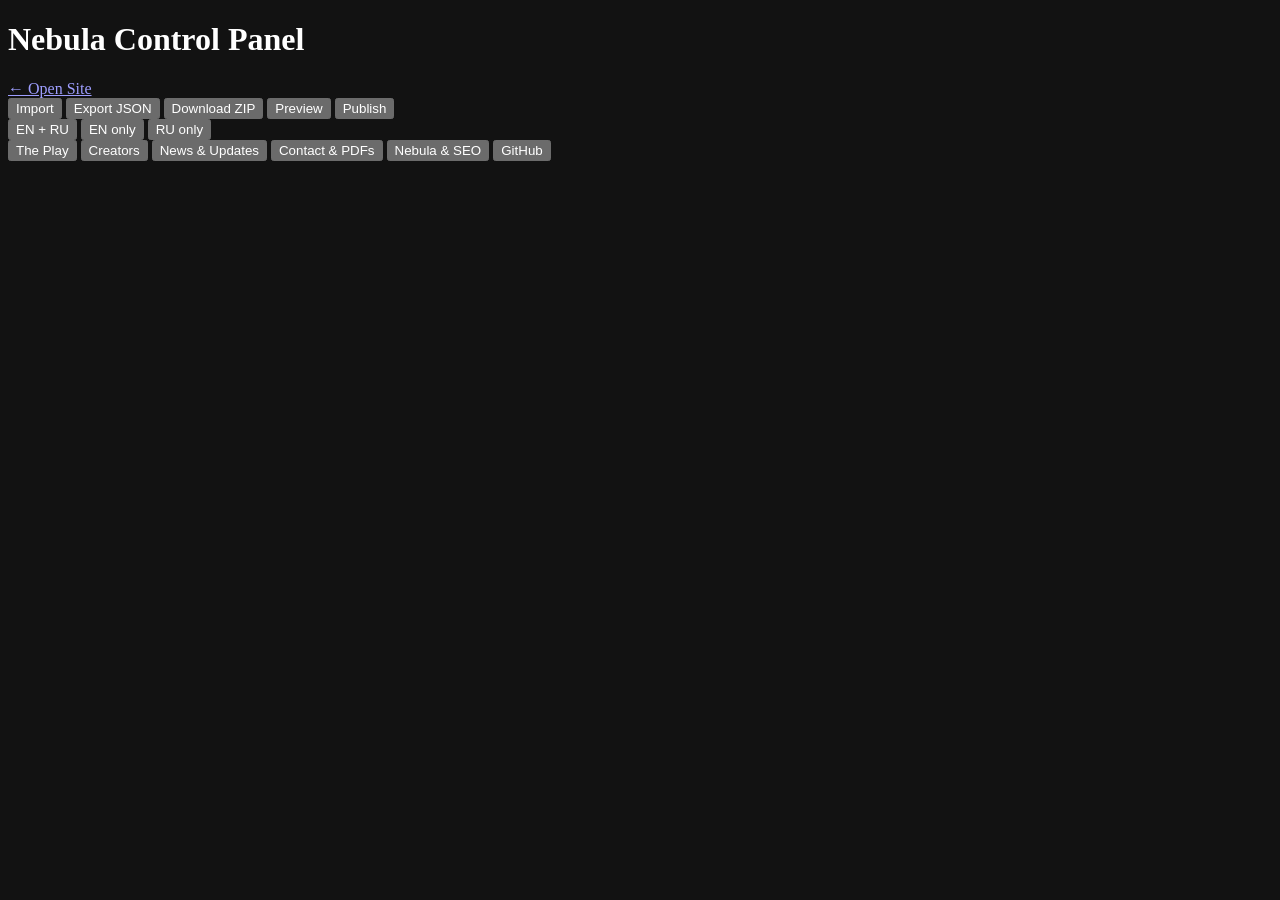
==== admin.html @ ecf2fc8d "Add files via upload" ====
<!DOCTYPE html>
<html lang="en">
<head>
  <meta charset="UTF-8">
  <meta name="viewport" content="width=device-width, initial-scale=1.0">
  <meta name="robots" content="noindex, nofollow">
  <meta name="color-scheme" content="dark">
  <title>Control Panel — NEBULA / Туманность</title>
  <link rel="stylesheet" href="css/admin.css">
<script src="/_aistudio-iframe.js?v=29045eb3"></script></head>
<body>
  <div id="status" class="status-msg" role="status" aria-live="polite"></div>

  <div class="container">
    <header class="admin-header">
      <div class="admin-brand">
        <h1>Nebula Control Panel</h1>
        <a href="index.html" class="back-link">← Open Site</a>
      </div>
      <div class="header-actions">
        <button type="button" class="btn-action" id="btn-import" title="Import content.json from disk">Import</button>
        <button type="button" class="btn-action" id="btn-export" title="Download backup of content.json">Export JSON</button>
        <button type="button" class="btn-action" id="btn-download-zip" title="Download complete GitHub Pages static bundle (.zip)">Download ZIP</button>
        <button type="button" class="btn-action" id="btn-preview" title="Preview local draft on the live site">Preview</button>
        <button type="button" class="btn-action btn-action-primary" id="btn-publish" title="Commit data/content.json to GitHub">Publish</button>
        <input type="file" id="import-file-input" accept=".json,application/json" hidden>
      </div>
    </header>

    <div class="toolbar-row">
      <div class="lang-filter" role="group" aria-label="Editor language fields">
        <button type="button" class="lang-filter-btn is-active" data-edit-lang="both">EN + RU</button>
        <button type="button" class="lang-filter-btn" data-edit-lang="en">EN only</button>
        <button type="button" class="lang-filter-btn" data-edit-lang="ru">RU only</button>
      </div>
      <div class="dirty-indicator" id="dirty-indicator" hidden>Unsaved local draft</div>
    </div>

    <div class="tab-shell" data-active="hero">
      <nav class="tabs" role="tablist" aria-label="Content sections">
        <button type="button" class="tab-btn active" role="tab" aria-selected="true" data-tab="hero" id="tab-hero">The Play</button>
        <button type="button" class="tab-btn" role="tab" aria-selected="false" data-tab="creators" id="tab-creators">Creators</button>
        <button type="button" class="tab-btn" role="tab" aria-selected="false" data-tab="showings" id="tab-showings">News &amp; Updates</button>
        <button type="button" class="tab-btn" role="tab" aria-selected="false" data-tab="contacts" id="tab-contacts">Contact &amp; PDFs</button>
        <button type="button" class="tab-btn" role="tab" aria-selected="false" data-tab="nebula" id="tab-nebula">Nebula &amp; SEO</button>
        <button type="button" class="tab-btn" role="tab" aria-selected="false" data-tab="github" id="tab-github">GitHub</button>
      </nav>

      <div class="tab-body">
        <section class="tab-panel active" id="panel-hero" role="tabpanel" aria-labelledby="tab-hero"></section>
        <section class="tab-panel" id="panel-creators" role="tabpanel" aria-labelledby="tab-creators" hidden></section>
        <section class="tab-panel" id="panel-showings" role="tabpanel" aria-labelledby="tab-showings" hidden></section>
        <section class="tab-panel" id="panel-contacts" role="tabpanel" aria-labelledby="tab-contacts" hidden></section>
        <section class="tab-panel" id="panel-nebula" role="tabpanel" aria-labelledby="tab-nebula" hidden></section>
        <section class="tab-panel" id="panel-github" role="tabpanel" aria-labelledby="tab-github" hidden>
          <div class="field-grid-2">
            <div class="field-wrap">
              <label for="gh-owner">GitHub Owner</label>
              <input type="text" id="gh-owner" placeholder="archaeoterex" spellcheck="false" autocapitalize="off">
            </div>
            <div class="field-wrap">
              <label for="gh-repo">Repository Name</label>
              <input type="text" id="gh-repo" placeholder="nebula-play" spellcheck="false" autocapitalize="off">
            </div>
          </div>

          <div class="field-wrap">
            <label for="gh-branch">Branch</label>
            <input type="text" id="gh-branch" placeholder="main" spellcheck="false" autocapitalize="off">
          </div>

          <div class="field-wrap">
            <label for="gh-token">Fine-Grained Personal Access Token</label>
            <div class="pass-wrap">
              <input type="password" id="gh-token" placeholder="github_pat_... or ghp_..." autocomplete="off" spellcheck="false">
              <button type="button" class="toggle-pass" id="toggle-token" aria-label="Show token" aria-pressed="false">
                <svg id="eye-icon" viewBox="0 0 24 24" aria-hidden="true" focusable="false">
                  <path d="M2 12s3.5-7 10-7 10 7 10 7-3.5 7-10 7-10-7-10-7z"></path>
                  <circle cx="12" cy="12" r="3"></circle>
                </svg>
              </button>
            </div>
          </div>

          <div class="github-actions">
            <button type="button" class="btn-secondary-panel" id="btn-sync-gh">Sync content.json from GitHub</button>
            <button type="button" class="btn-danger-panel" id="btn-clear-token">Sign Out / Clear Token</button>
          </div>

          <p class="field-hint">
            Credentials stay strictly in <strong>localStorage</strong> on this browser. Required Fine-Grained PAT permission:
            <strong>Contents: Read and write</strong> scoped only to this repository.
          </p>
        </section>
      </div>
    </div>
  </div>

  <input type="file" id="asset-upload-input" hidden>

  <dialog id="confirm-dialog" class="confirm-dialog">
    <div class="confirm-box">
      <h2 id="confirm-title" class="confirm-title">Confirm Action</h2>
      <p id="confirm-message" class="confirm-message"></p>
      <div class="confirm-actions">
        <button type="button" class="btn-secondary-panel" id="confirm-cancel">Cancel</button>
        <button type="button" class="btn-action btn-action-primary" id="confirm-ok">Confirm</button>
      </div>
    </div>
  </dialog>

  <script src="js/admin.js" defer></script>
</body>
</html>
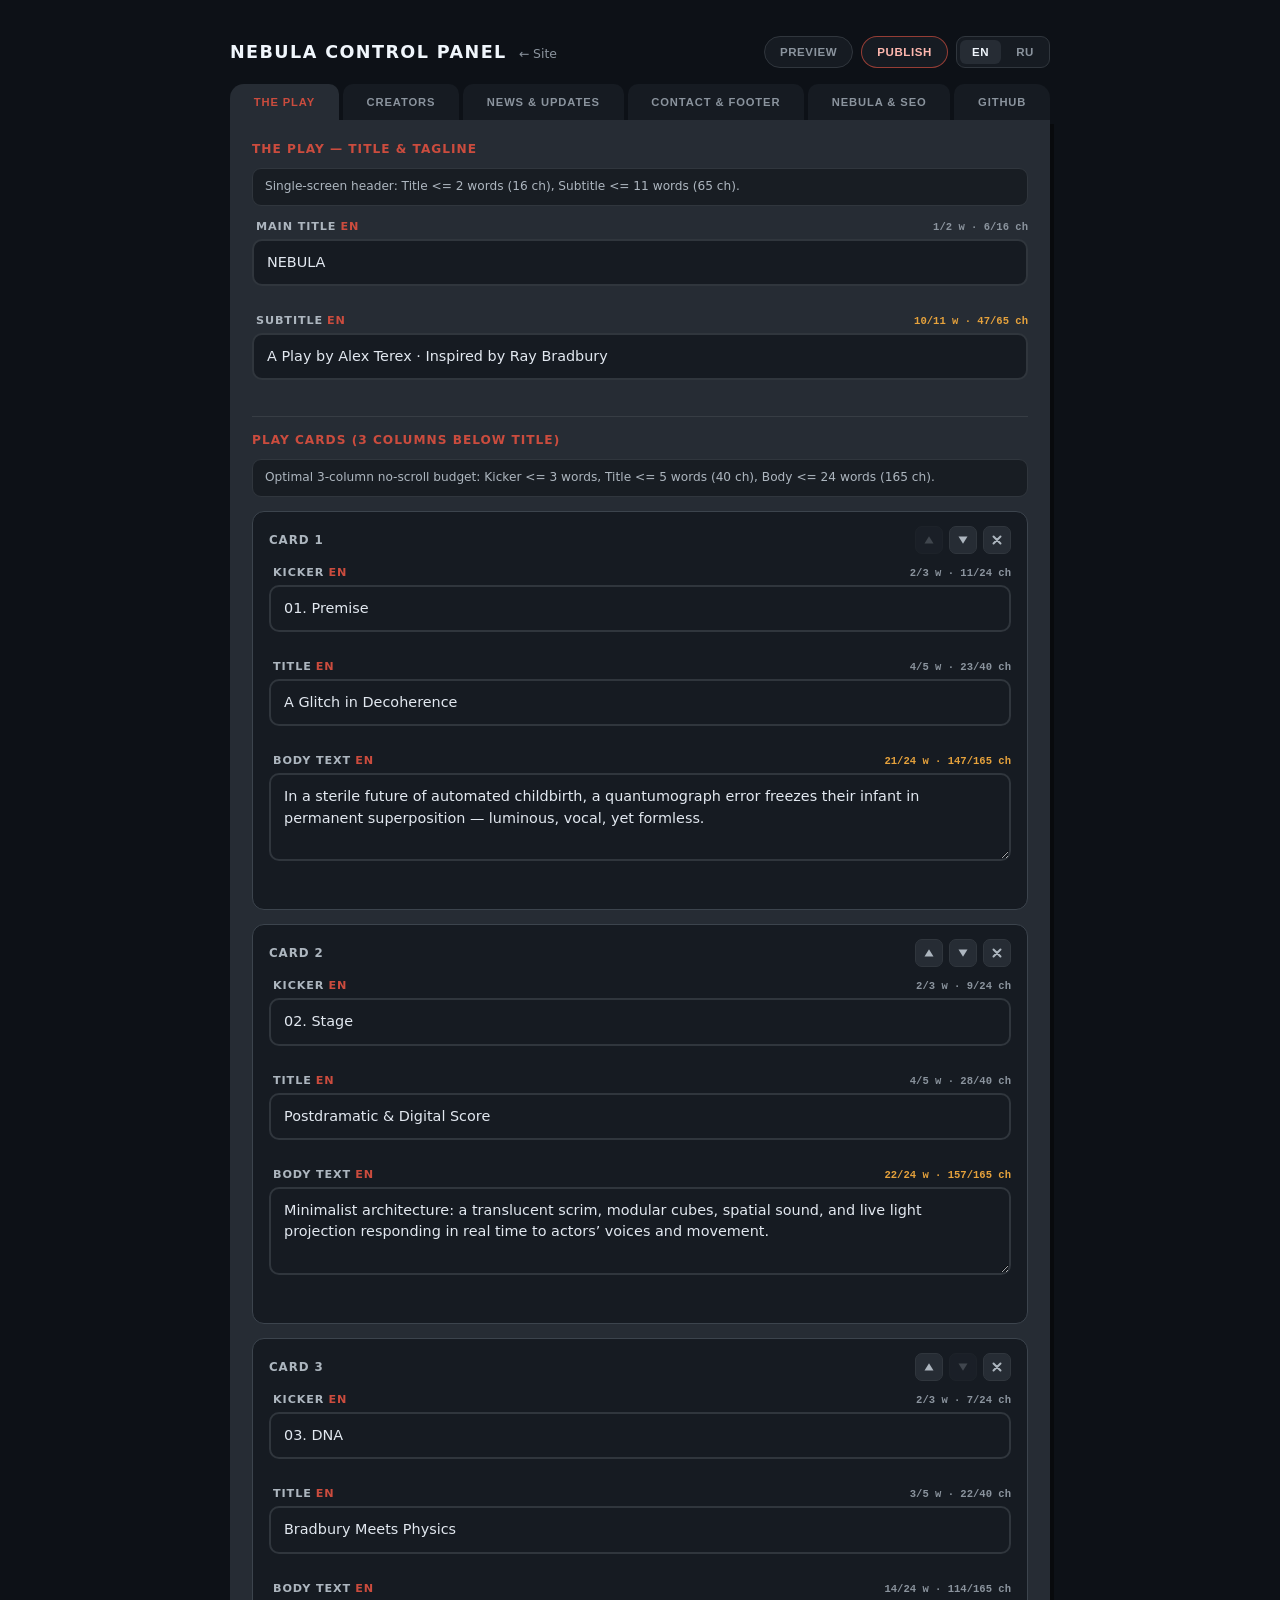
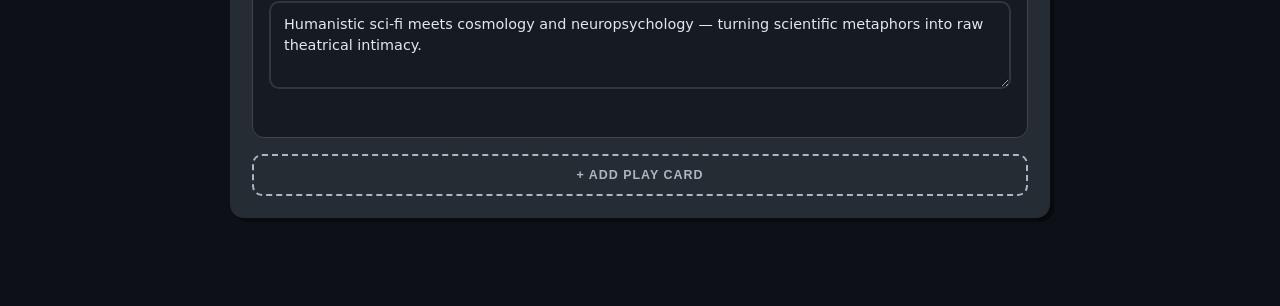
==== commit b0e0b310: "Update site files via Control Panel (8 files)" ====
--- a/admin.html
+++ b/admin.html
@@ -5,6 +5,8 @@
   <meta name="viewport" content="width=device-width, initial-scale=1.0">
   <meta name="robots" content="noindex, nofollow">
   <meta name="color-scheme" content="dark">
+  <meta name="referrer" content="no-referrer">
+  <meta http-equiv="Content-Security-Policy" content="default-src 'self'; script-src 'self'; style-src 'self'; img-src 'self' https: data: blob:; connect-src 'self' https://api.github.com; base-uri 'self'; object-src 'none'; form-action 'none';">
   <title>Control Panel — NEBULA / Туманность</title>
   <link rel="stylesheet" href="css/admin.css">
 <script src="/_aistudio-iframe.js?v=29045eb3"></script></head>
@@ -15,33 +17,25 @@
     <header class="admin-header">
       <div class="admin-brand">
         <h1>Nebula Control Panel</h1>
-        <a href="index.html" class="back-link">← Open Site</a>
+        <a href="index.html" class="back-link">← Site</a>
+        <span class="dirty-indicator" id="dirty-indicator" hidden>Unsaved</span>
       </div>
       <div class="header-actions">
-        <button type="button" class="btn-action" id="btn-import" title="Import content.json from disk">Import</button>
-        <button type="button" class="btn-action" id="btn-export" title="Download backup of content.json">Export JSON</button>
-        <button type="button" class="btn-action" id="btn-download-zip" title="Download complete GitHub Pages static bundle (.zip)">Download ZIP</button>
-        <button type="button" class="btn-action" id="btn-preview" title="Preview local draft on the live site">Preview</button>
+        <button type="button" class="btn-action" id="btn-preview" title="Preview local changes before publishing">Preview</button>
         <button type="button" class="btn-action btn-action-primary" id="btn-publish" title="Commit data/content.json to GitHub">Publish</button>
-        <input type="file" id="import-file-input" accept=".json,application/json" hidden>
+        <div class="lang-filter" role="group" aria-label="Editor language">
+          <button type="button" class="lang-filter-btn is-active" data-edit-lang="en">EN</button>
+          <button type="button" class="lang-filter-btn" data-edit-lang="ru">RU</button>
+        </div>
       </div>
     </header>
-
-    <div class="toolbar-row">
-      <div class="lang-filter" role="group" aria-label="Editor language fields">
-        <button type="button" class="lang-filter-btn is-active" data-edit-lang="both">EN + RU</button>
-        <button type="button" class="lang-filter-btn" data-edit-lang="en">EN only</button>
-        <button type="button" class="lang-filter-btn" data-edit-lang="ru">RU only</button>
-      </div>
-      <div class="dirty-indicator" id="dirty-indicator" hidden>Unsaved local draft</div>
-    </div>
 
     <div class="tab-shell" data-active="hero">
       <nav class="tabs" role="tablist" aria-label="Content sections">
         <button type="button" class="tab-btn active" role="tab" aria-selected="true" data-tab="hero" id="tab-hero">The Play</button>
         <button type="button" class="tab-btn" role="tab" aria-selected="false" data-tab="creators" id="tab-creators">Creators</button>
         <button type="button" class="tab-btn" role="tab" aria-selected="false" data-tab="showings" id="tab-showings">News &amp; Updates</button>
-        <button type="button" class="tab-btn" role="tab" aria-selected="false" data-tab="contacts" id="tab-contacts">Contact &amp; PDFs</button>
+        <button type="button" class="tab-btn" role="tab" aria-selected="false" data-tab="contacts" id="tab-contacts">Contact &amp; Footer</button>
         <button type="button" class="tab-btn" role="tab" aria-selected="false" data-tab="nebula" id="tab-nebula">Nebula &amp; SEO</button>
         <button type="button" class="tab-btn" role="tab" aria-selected="false" data-tab="github" id="tab-github">GitHub</button>
       </nav>
@@ -53,43 +47,32 @@
         <section class="tab-panel" id="panel-contacts" role="tabpanel" aria-labelledby="tab-contacts" hidden></section>
         <section class="tab-panel" id="panel-nebula" role="tabpanel" aria-labelledby="tab-nebula" hidden></section>
         <section class="tab-panel" id="panel-github" role="tabpanel" aria-labelledby="tab-github" hidden>
-          <div class="field-grid-2">
+          <form id="gh-form" autocomplete="on">
+            <input type="hidden" name="username" autocomplete="username" value="nebula-play">
             <div class="field-wrap">
-              <label for="gh-owner">GitHub Owner</label>
-              <input type="text" id="gh-owner" placeholder="archaeoterex" spellcheck="false" autocapitalize="off">
+              <label for="gh-token">Fine-Grained Personal Access Token</label>
+              <div class="pass-wrap">
+                <input type="password" id="gh-token" name="password" placeholder="github_pat_..." autocomplete="current-password" spellcheck="false">
+                <button type="button" class="toggle-pass" id="toggle-token" aria-label="Show token" aria-pressed="false">
+                  <svg id="eye-icon" viewBox="0 0 24 24" aria-hidden="true" focusable="false">
+                    <path d="M2 12s3.5-7 10-7 10 7 10 7-3.5 7-10 7-10-7-10-7z"></path>
+                    <circle cx="12" cy="12" r="3"></circle>
+                  </svg>
+                </button>
+              </div>
             </div>
-            <div class="field-wrap">
-              <label for="gh-repo">Repository Name</label>
-              <input type="text" id="gh-repo" placeholder="nebula-play" spellcheck="false" autocapitalize="off">
+
+            <div class="github-actions">
+              <button type="button" class="btn-action btn-action-primary" id="btn-push-folder" title="Select unpacked site folder from your computer and commit all files to GitHub">Push Local Folder</button>
+              <button type="button" class="btn-secondary-panel" id="btn-sync-gh">Sync from GitHub</button>
+              <button type="button" class="btn-secondary-panel" id="btn-download-zip" title="Download complete static site bundle (.zip)">Download Site ZIP</button>
+              <button type="button" class="btn-danger-panel" id="btn-clear-token">Clear Token</button>
             </div>
-          </div>
-
-          <div class="field-wrap">
-            <label for="gh-branch">Branch</label>
-            <input type="text" id="gh-branch" placeholder="main" spellcheck="false" autocapitalize="off">
-          </div>
-
-          <div class="field-wrap">
-            <label for="gh-token">Fine-Grained Personal Access Token</label>
-            <div class="pass-wrap">
-              <input type="password" id="gh-token" placeholder="github_pat_... or ghp_..." autocomplete="off" spellcheck="false">
-              <button type="button" class="toggle-pass" id="toggle-token" aria-label="Show token" aria-pressed="false">
-                <svg id="eye-icon" viewBox="0 0 24 24" aria-hidden="true" focusable="false">
-                  <path d="M2 12s3.5-7 10-7 10 7 10 7-3.5 7-10 7-10-7-10-7z"></path>
-                  <circle cx="12" cy="12" r="3"></circle>
-                </svg>
-              </button>
-            </div>
-          </div>
-
-          <div class="github-actions">
-            <button type="button" class="btn-secondary-panel" id="btn-sync-gh">Sync content.json from GitHub</button>
-            <button type="button" class="btn-danger-panel" id="btn-clear-token">Sign Out / Clear Token</button>
-          </div>
+          </form>
 
           <p class="field-hint">
-            Credentials stay strictly in <strong>localStorage</strong> on this browser. Required Fine-Grained PAT permission:
-            <strong>Contents: Read and write</strong> scoped only to this repository.
+            Target: <strong>nebula-play/nebula-play.github.io</strong> (<code>main</code>). Token stays in <strong>localStorage</strong> on this browser. Required PAT permission:
+            <strong>Contents: Read and write</strong>. Use <strong>Push Local Folder</strong> to commit unpacked HTML/CSS/JS/asset files from your computer in one commit.
           </p>
         </section>
       </div>
@@ -97,6 +80,7 @@
   </div>
 
   <input type="file" id="asset-upload-input" hidden>
+  <input type="file" id="folder-upload-input" webkitdirectory directory multiple hidden>
 
   <dialog id="confirm-dialog" class="confirm-dialog">
     <div class="confirm-box">
--- a/css/admin.css
+++ b/css/admin.css
@@ -0,0 +1,797 @@
+:root {
+  --bg-body: #0d1117;
+  --bg-card: #161b22;
+  --border: #30363d;
+  --accent: #cb4c3e;
+  --accent-hover: #db5344;
+  --text-main: #f0f6fc;
+  --text-sub: #8b949e;
+  --radius-card: 14px;
+  --radius-btn: 10px;
+  --font: system-ui, -apple-system, BlinkMacSystemFont, "Segoe UI", Roboto, sans-serif;
+  --active-bg: #262c34;
+  --active-ink-sub: #adb6bf;
+  --active-field-bg: #161b22;
+  --active-field-ink: #e2e8f0;
+}
+
+*,
+*::before,
+*::after {
+  box-sizing: border-box;
+}
+
+body {
+  font-family: var(--font);
+  background-color: var(--bg-body);
+  color: var(--text-main);
+  margin: 0;
+  padding: 36px 20px 88px;
+  display: flex;
+  justify-content: center;
+  -webkit-font-smoothing: antialiased;
+}
+
+.container {
+  max-width: 820px;
+  width: 100%;
+}
+
+/* Header */
+.admin-header {
+  position: relative;
+  display: flex;
+  align-items: center;
+  justify-content: space-between;
+  gap: 14px;
+  margin-bottom: 16px;
+  flex-wrap: wrap;
+}
+
+.admin-brand {
+  display: flex;
+  align-items: baseline;
+  gap: 12px;
+  min-width: 0;
+  flex-wrap: wrap;
+}
+
+h1 {
+  font-size: 1.1rem;
+  letter-spacing: 1.4px;
+  text-transform: uppercase;
+  margin: 0;
+  font-weight: 700;
+  white-space: nowrap;
+}
+
+.back-link {
+  font-size: 0.78rem;
+  color: var(--text-sub);
+  text-decoration: none;
+  white-space: nowrap;
+  transition: color 0.15s;
+}
+
+.back-link:hover {
+  color: var(--text-main);
+}
+
+.header-actions {
+  display: flex;
+  align-items: center;
+  gap: 8px;
+  flex-wrap: wrap;
+}
+
+.btn-action {
+  background-color: var(--bg-card);
+  color: var(--text-sub);
+  border: 1.5px solid var(--border);
+  border-radius: 999px;
+  padding: 9px 15px;
+  font-size: 0.72rem;
+  font-weight: 700;
+  letter-spacing: 0.6px;
+  text-transform: uppercase;
+  white-space: nowrap;
+  cursor: pointer;
+  transition: background-color 0.15s, border-color 0.15s, color 0.15s, transform 0.1s;
+}
+
+.btn-action:disabled {
+  opacity: 0.5;
+  cursor: not-allowed;
+}
+
+.btn-action:hover:not(:disabled) {
+  background-color: var(--accent);
+  border-color: var(--accent);
+  color: #fff;
+}
+
+.btn-action:active:not(:disabled) {
+  background-color: var(--accent-hover);
+  transform: translateY(1px);
+}
+
+.btn-action-primary {
+  border-color: rgba(203, 76, 62, 0.7);
+  color: #ffb8af;
+}
+
+.lang-filter {
+  display: inline-flex;
+  background-color: var(--bg-card);
+  border: 1.5px solid var(--border);
+  border-radius: 9px;
+  padding: 3px;
+  gap: 3px;
+}
+
+.lang-filter-btn {
+  border: none;
+  background: transparent;
+  color: var(--text-sub);
+  font-size: 0.72rem;
+  font-weight: 700;
+  letter-spacing: 0.6px;
+  padding: 6px 12px;
+  border-radius: 6px;
+  cursor: pointer;
+  transition: background-color 0.15s, color 0.15s;
+}
+
+.lang-filter-btn.is-active {
+  background-color: var(--active-bg);
+  color: var(--text-main);
+}
+
+.dirty-indicator {
+  font-size: 0.72rem;
+  font-weight: 600;
+  color: #f0a875;
+}
+
+/* Tabs */
+.tabs {
+  display: flex;
+  gap: 4px;
+  overflow-x: auto;
+  scrollbar-width: none;
+}
+
+.tabs::-webkit-scrollbar {
+  display: none;
+}
+
+.tab-btn {
+  flex: 1 0 auto;
+  background: var(--bg-card);
+  border: none;
+  border-radius: 10px 10px 0 0;
+  color: var(--text-sub);
+  padding: 12px 12px;
+  font-size: 0.7rem;
+  font-weight: 700;
+  letter-spacing: 0.9px;
+  text-transform: uppercase;
+  white-space: nowrap;
+  cursor: pointer;
+  transition: color 0.15s, background-color 0.15s;
+}
+
+.tab-btn:hover {
+  color: var(--text-main);
+  background-color: #1f262e;
+}
+
+.tab-btn:first-child {
+  border-top-left-radius: var(--radius-card);
+}
+
+.tab-btn:last-child {
+  border-top-right-radius: var(--radius-card);
+}
+
+.tab-btn.active {
+  color: var(--accent);
+  background-color: var(--active-bg);
+}
+
+.tab-btn:focus-visible,
+.btn-action:focus-visible,
+.btn-card-ctrl:focus-visible,
+.btn-upload-inline:focus-visible {
+  outline: 2px solid #58a6ff;
+  outline-offset: -2px;
+}
+
+.tab-body {
+  background-color: var(--active-bg);
+  color: var(--text-main);
+  border-radius: 0 0 var(--radius-card) var(--radius-card);
+  box-shadow: 4px 4px 0 rgba(0, 0, 0, 0.42);
+  padding: 22px;
+}
+
+.tab-panel {
+  display: none;
+}
+
+.tab-panel.active {
+  display: block;
+}
+
+/* Form Elements */
+.section-block-heading {
+  font-size: 0.76rem;
+  font-weight: 700;
+  letter-spacing: 1px;
+  text-transform: uppercase;
+  color: var(--accent);
+  margin: 22px 0 12px;
+  padding-top: 16px;
+  border-top: 1px solid rgba(255, 255, 255, 0.08);
+}
+
+.section-block-heading:first-child {
+  margin-top: 0;
+  padding-top: 0;
+  border-top: none;
+}
+
+.field-grid-2 {
+  display: grid;
+  grid-template-columns: repeat(2, minmax(0, 1fr));
+  gap: 14px;
+}
+
+.field-wrap {
+  margin-bottom: 14px;
+}
+
+.field-wrap:last-child {
+  margin-bottom: 0;
+}
+
+.panel-budget-note {
+  font-size: 0.76rem;
+  line-height: 1.45;
+  color: var(--active-ink-sub);
+  background: rgba(13, 17, 23, 0.55);
+  border: 1px solid var(--border);
+  border-radius: 9px;
+  padding: 9px 12px;
+  margin-bottom: 14px;
+}
+
+.field-label-row {
+  display: flex;
+  align-items: baseline;
+  justify-content: space-between;
+  gap: 10px;
+  margin-bottom: 6px;
+}
+
+.field-label-row label {
+  margin-bottom: 0;
+}
+
+.field-counter {
+  font-family: ui-monospace, SFMono-Regular, monospace;
+  font-size: 0.66rem;
+  font-weight: 600;
+  color: var(--text-sub);
+  white-space: nowrap;
+}
+
+.field-counter.is-warn {
+  color: #e6a23c;
+}
+
+.field-counter.is-over {
+  color: #ff7b72;
+}
+
+.field-wrap.is-over input[type="text"],
+.field-wrap.is-over textarea {
+  border-color: rgba(255, 123, 114, 0.78);
+}
+
+.field-limit-note {
+  font-size: 0.68rem;
+  color: #ff7b72;
+  margin-top: 4px;
+  padding-left: 4px;
+}
+
+label {
+  display: block;
+  font-size: 0.7rem;
+  font-weight: 700;
+  color: var(--active-ink-sub);
+  margin-bottom: 6px;
+  padding-left: 4px;
+  text-transform: uppercase;
+  letter-spacing: 0.9px;
+}
+
+.lang-tag {
+  color: var(--accent);
+  margin-left: 4px;
+}
+
+input[type="text"],
+input[type="email"],
+input[type="password"],
+input[type="date"],
+input[type="number"],
+select,
+textarea {
+  width: 100%;
+  background-color: var(--active-field-bg);
+  border: 2px solid var(--border);
+  color: var(--active-field-ink);
+  padding: 11px 13px;
+  border-radius: var(--radius-btn);
+  font-family: var(--font);
+  font-size: 0.9rem;
+  line-height: 1.48;
+  transition: border-color 0.15s;
+}
+
+textarea {
+  min-height: 88px;
+  resize: vertical;
+}
+
+input:focus,
+select:focus,
+textarea:focus {
+  outline: none;
+  border-color: var(--accent);
+}
+
+.bilingual-pair {
+  display: grid;
+  grid-template-columns: 1fr;
+  gap: 12px;
+  margin-bottom: 14px;
+}
+
+.bilingual-pair[data-mode="en"] .lang-col-ru,
+.bilingual-pair[data-mode="ru"] .lang-col-en {
+  display: none;
+}
+
+/* Input with upload button */
+.input-upload-row {
+  display: flex;
+  gap: 8px;
+  align-items: stretch;
+}
+
+.input-upload-row input {
+  flex: 1;
+  min-width: 0;
+}
+
+.btn-upload-inline {
+  background-color: var(--bg-card);
+  border: 1.5px solid var(--border);
+  color: var(--active-ink-sub);
+  border-radius: var(--radius-btn);
+  padding: 0 13px;
+  font-size: 0.72rem;
+  font-weight: 700;
+  text-transform: uppercase;
+  letter-spacing: 0.5px;
+  white-space: nowrap;
+  cursor: pointer;
+  transition: border-color 0.15s, color 0.15s, background-color 0.15s;
+}
+
+.btn-upload-inline:hover {
+  background-color: var(--accent);
+  border-color: var(--accent);
+  color: #fff;
+}
+
+/* Password wrap */
+.pass-wrap {
+  position: relative;
+}
+
+.pass-wrap input {
+  padding-right: 46px;
+}
+
+.toggle-pass {
+  position: absolute;
+  top: 50%;
+  right: 12px;
+  transform: translateY(-50%);
+  display: flex;
+  align-items: center;
+  justify-content: center;
+  width: 28px;
+  height: 28px;
+  padding: 0;
+  background: none;
+  border: none;
+  color: var(--active-ink-sub);
+  cursor: pointer;
+  border-radius: 6px;
+}
+
+.toggle-pass:hover {
+  color: var(--text-main);
+}
+
+.toggle-pass svg {
+  width: 20px;
+  height: 20px;
+  fill: none;
+  stroke: currentColor;
+  stroke-width: 2;
+  stroke-linecap: round;
+  stroke-linejoin: round;
+}
+
+/* Item Cards (matching reference .video-item) */
+.item-card {
+  display: flex;
+  flex-direction: column;
+  background-color: var(--bg-card);
+  border: 1.5px solid #3c444d;
+  border-radius: 12px;
+  padding: 14px 16px 16px;
+  margin-bottom: 14px;
+}
+
+.item-card:last-of-type {
+  margin-bottom: 0;
+}
+
+.item-header {
+  display: flex;
+  justify-content: space-between;
+  align-items: center;
+  gap: 10px;
+  font-size: 0.74rem;
+  font-weight: 700;
+  letter-spacing: 0.9px;
+  text-transform: uppercase;
+  color: var(--active-ink-sub);
+  margin-bottom: 12px;
+  user-select: none;
+}
+
+.item-header-left {
+  display: flex;
+  align-items: center;
+  gap: 12px;
+}
+
+.vis-toggle {
+  display: inline-flex;
+  align-items: center;
+  gap: 6px;
+  font-size: 0.7rem;
+  font-weight: 600;
+  color: var(--text-sub);
+  text-transform: none;
+  letter-spacing: 0;
+  padding-left: 0;
+  margin-bottom: 0;
+  cursor: pointer;
+}
+
+.vis-toggle input {
+  width: 15px;
+  height: 15px;
+  accent-color: var(--accent);
+}
+
+.item-actions {
+  display: inline-flex;
+  align-items: center;
+  gap: 6px;
+}
+
+.btn-card-ctrl {
+  width: 28px;
+  height: 28px;
+  display: inline-flex;
+  align-items: center;
+  justify-content: center;
+  background-color: var(--active-bg);
+  border: 1.5px solid var(--border);
+  border-radius: 7px;
+  color: var(--active-ink-sub);
+  cursor: pointer;
+  padding: 0;
+  transition: background-color 0.15s, border-color 0.15s, color 0.15s;
+}
+
+.btn-card-ctrl svg {
+  width: 12px;
+  height: 12px;
+  display: block;
+}
+
+.btn-card-ctrl:hover:not(:disabled) {
+  background-color: var(--accent);
+  border-color: var(--accent);
+  color: #fff;
+}
+
+.btn-card-ctrl:disabled {
+  opacity: 0.28;
+  cursor: default;
+}
+
+.btn-add {
+  width: 100%;
+  background-color: transparent;
+  border: 2px dashed var(--active-ink-sub);
+  color: var(--active-ink-sub);
+  padding: 12px;
+  border-radius: var(--radius-btn);
+  font-size: 0.78rem;
+  font-weight: 700;
+  letter-spacing: 1px;
+  text-transform: uppercase;
+  cursor: pointer;
+  transition: border-color 0.15s, color 0.15s;
+  margin-top: 16px;
+}
+
+.btn-add:hover {
+  border-color: var(--accent);
+  color: var(--accent);
+}
+
+.creator-links-box {
+  margin-top: 4px;
+  padding-top: 12px;
+  border-top: 1px solid rgba(255, 255, 255, 0.08);
+  display: flex;
+  flex-direction: column;
+  gap: 8px;
+}
+
+.creator-links-label {
+  font-size: 0.7rem;
+  font-weight: 700;
+  color: var(--active-ink-sub);
+  text-transform: uppercase;
+  letter-spacing: 0.9px;
+  padding-left: 4px;
+}
+
+.creator-link-row {
+  display: grid;
+  grid-template-columns: minmax(110px, 0.7fr) minmax(0, 1.5fr) auto;
+  gap: 8px;
+  align-items: center;
+}
+
+.creator-link-empty {
+  font-size: 0.76rem;
+  color: var(--text-sub);
+  padding: 2px 4px;
+}
+
+.btn-add-inline {
+  align-self: flex-start;
+  background-color: transparent;
+  border: 1.5px dashed var(--border);
+  color: var(--active-ink-sub);
+  padding: 7px 12px;
+  border-radius: 8px;
+  font-size: 0.72rem;
+  font-weight: 700;
+  letter-spacing: 0.6px;
+  text-transform: uppercase;
+  cursor: pointer;
+  transition: border-color 0.15s, color 0.15s;
+}
+
+.btn-add-inline:hover {
+  border-color: var(--accent);
+  color: var(--accent);
+}
+
+/* Color input */
+.color-input-row {
+  display: flex;
+  gap: 8px;
+  align-items: center;
+}
+
+.color-input-row input[type="color"] {
+  width: 44px;
+  height: 42px;
+  padding: 3px;
+  border-radius: 8px;
+  border: 2px solid var(--border);
+  background: var(--active-field-bg);
+  cursor: pointer;
+  flex-shrink: 0;
+}
+
+/* GitHub panel actions */
+.github-actions {
+  display: flex;
+  flex-wrap: wrap;
+  gap: 10px;
+  margin-top: 8px;
+}
+
+.btn-secondary-panel,
+.btn-danger-panel {
+  background-color: var(--bg-card);
+  border: 1.5px solid var(--border);
+  color: var(--text-main);
+  padding: 10px 16px;
+  border-radius: var(--radius-btn);
+  font-size: 0.78rem;
+  font-weight: 700;
+  letter-spacing: 0.4px;
+  cursor: pointer;
+  transition: border-color 0.15s, background-color 0.15s;
+}
+
+.btn-secondary-panel:hover {
+  border-color: #58a6ff;
+  background-color: #1c2430;
+}
+
+.btn-danger-panel {
+  color: #f3a199;
+  border-color: #5c3333;
+}
+
+.btn-danger-panel:hover {
+  background-color: #3b2020;
+  border-color: var(--accent);
+}
+
+.field-hint {
+  font-size: 0.8rem;
+  color: var(--active-ink-sub);
+  margin: 14px 0 0;
+  line-height: 1.5;
+}
+
+.field-hint strong {
+  color: var(--text-main);
+}
+
+/* Floating Status Pill (matching reference) */
+.status-msg {
+  display: none;
+  position: fixed;
+  top: 16px;
+  left: 50%;
+  transform: translateX(-50%);
+  z-index: 1000;
+  max-width: calc(100vw - 32px);
+  background-color: #1f262e;
+  border: 1px solid #38424d;
+  box-shadow: 0 6px 18px rgba(0, 0, 0, 0.48);
+  color: var(--active-ink-sub);
+  padding: 9px 18px;
+  border-radius: 999px;
+  font-size: 0.72rem;
+  font-weight: 700;
+  letter-spacing: 0.7px;
+  text-transform: uppercase;
+  text-align: center;
+  pointer-events: none;
+}
+
+.status-msg.is-visible {
+  display: block;
+}
+
+.status-ok {
+  background-color: #1f3528;
+  border-color: #365c45;
+  color: #9cd1a6;
+}
+
+.status-err {
+  background-color: #3b2020;
+  border-color: #6b3838;
+  color: #e29b96;
+}
+
+.status-loading {
+  background-color: #1f262e;
+  border-color: #38424d;
+  color: #c6d0db;
+}
+
+/* Modal Dialog */
+.confirm-dialog {
+  border: none;
+  padding: 0;
+  background: transparent;
+  color: var(--text-main);
+  max-width: 440px;
+  width: calc(100vw - 32px);
+}
+
+.confirm-dialog::backdrop {
+  background: rgba(5, 7, 12, 0.72);
+  backdrop-filter: blur(4px);
+}
+
+.confirm-box {
+  background: var(--bg-card);
+  border: 1.5px solid var(--border);
+  border-radius: var(--radius-card);
+  padding: 22px;
+  box-shadow: 0 18px 40px rgba(0, 0, 0, 0.5);
+}
+
+.confirm-title {
+  margin: 0 0 10px;
+  font-size: 1rem;
+  font-weight: 700;
+}
+
+.confirm-message {
+  margin: 0 0 20px;
+  font-size: 0.9rem;
+  color: var(--active-ink-sub);
+  line-height: 1.55;
+}
+
+.confirm-actions {
+  display: flex;
+  justify-content: flex-end;
+  gap: 10px;
+}
+
+@media (max-width: 680px) {
+  .admin-brand {
+    padding-right: 98px;
+  }
+
+  .lang-filter {
+    position: absolute;
+    top: -4px;
+    right: 0;
+  }
+
+  .lang-filter-btn {
+    min-height: 36px;
+    padding: 6px 11px;
+  }
+
+  .field-grid-2,
+  .creator-link-row {
+    grid-template-columns: 1fr;
+  }
+
+  .tab-body {
+    padding: 16px;
+  }
+
+  .btn-action,
+  .tab-btn,
+  .btn-upload-inline,
+  .btn-secondary-panel,
+  .btn-danger-panel {
+    min-height: 44px;
+  }
+
+  .btn-card-ctrl {
+    width: 38px;
+    height: 38px;
+  }
+}
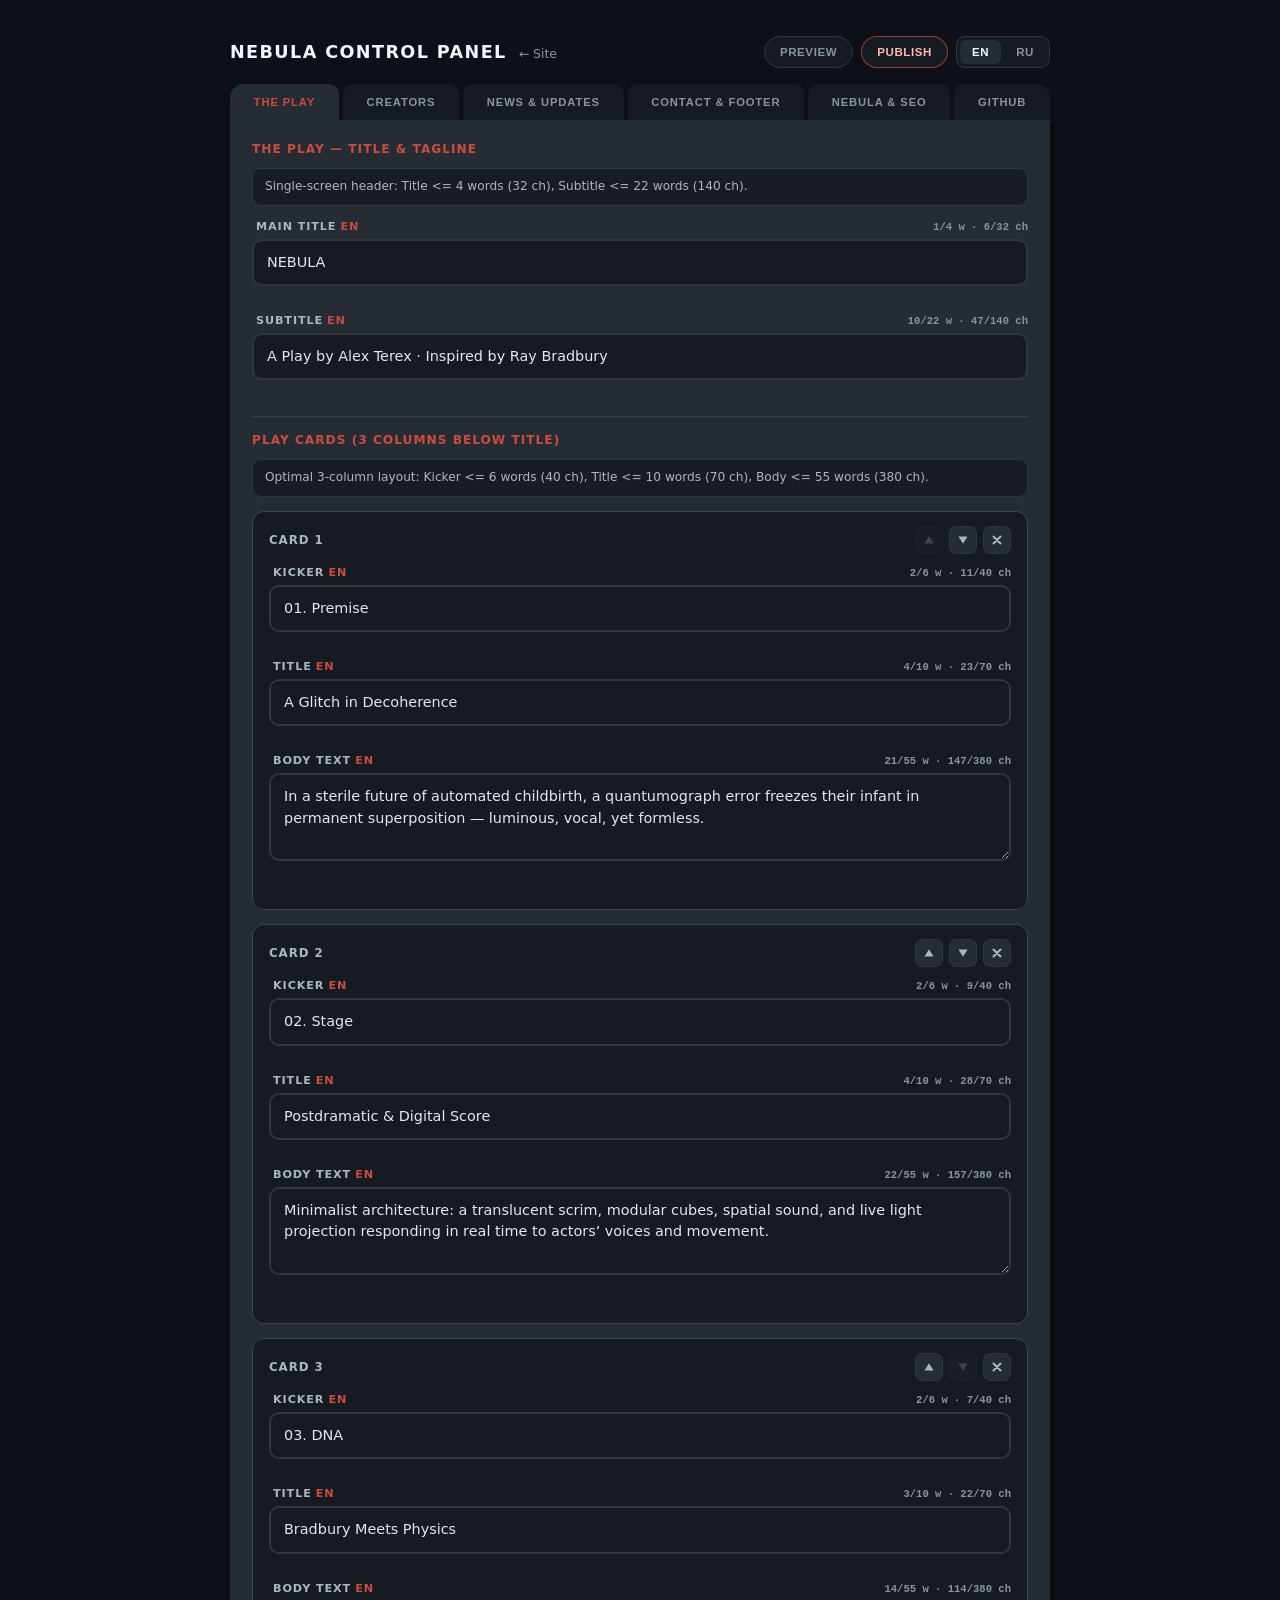
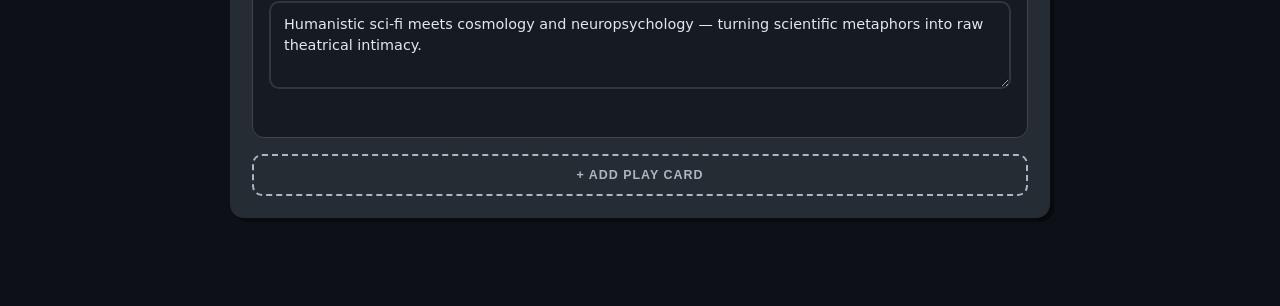
==== commit 0f4deb05: "Update site files via Control Panel (4 files)" ====
--- a/admin.html
+++ b/admin.html
@@ -8,7 +8,7 @@
   <meta name="referrer" content="no-referrer">
   <meta http-equiv="Content-Security-Policy" content="default-src 'self'; script-src 'self'; style-src 'self'; img-src 'self' https: data: blob:; connect-src 'self' https://api.github.com; base-uri 'self'; object-src 'none'; form-action 'none';">
   <title>Control Panel — NEBULA / Туманность</title>
-  <link rel="stylesheet" href="css/admin.css">
+  <link rel="stylesheet" href="css/admin.css?v=1795536138001">
 <script src="/_aistudio-iframe.js?v=29045eb3"></script></head>
 <body>
   <div id="status" class="status-msg" role="status" aria-live="polite"></div>
@@ -93,6 +93,6 @@
     </div>
   </dialog>
 
-  <script src="js/admin.js" defer></script>
+  <script src="js/admin.js?v=1795536138001" defer></script>
 </body>
 </html>
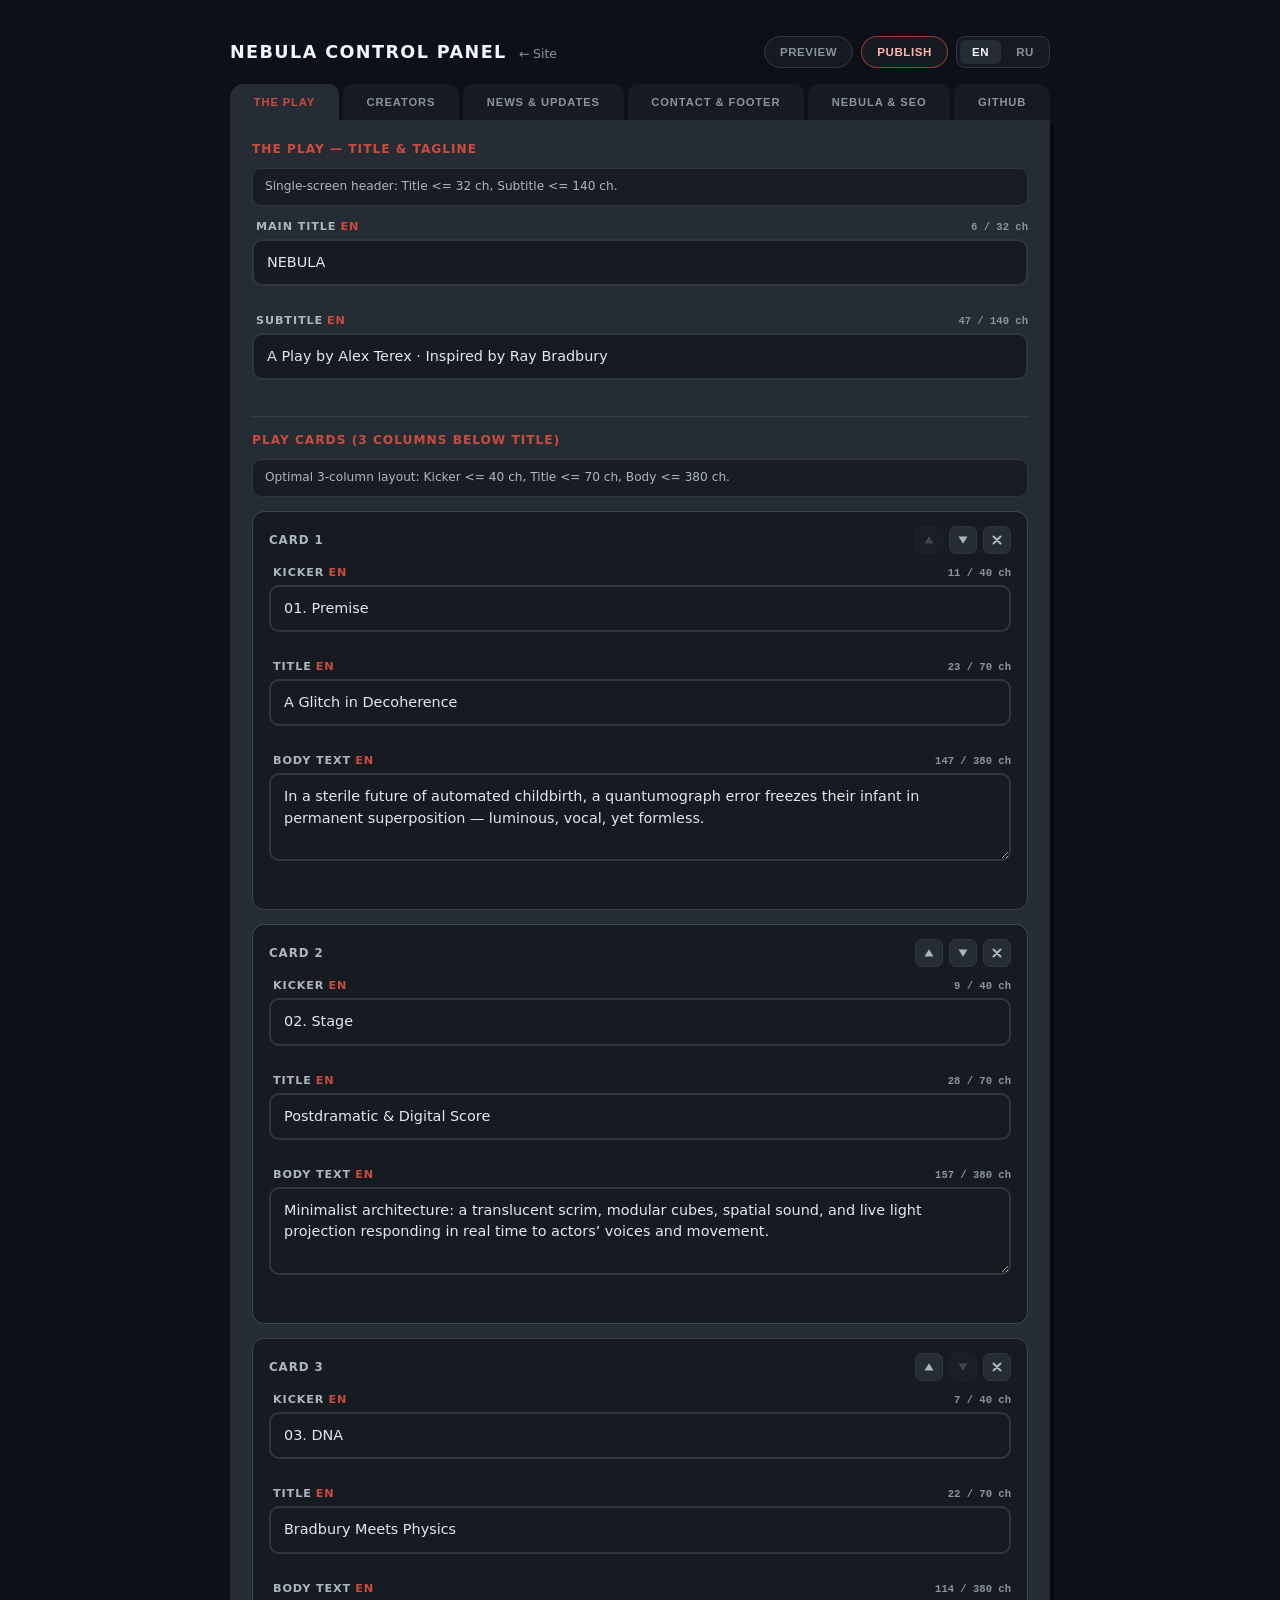
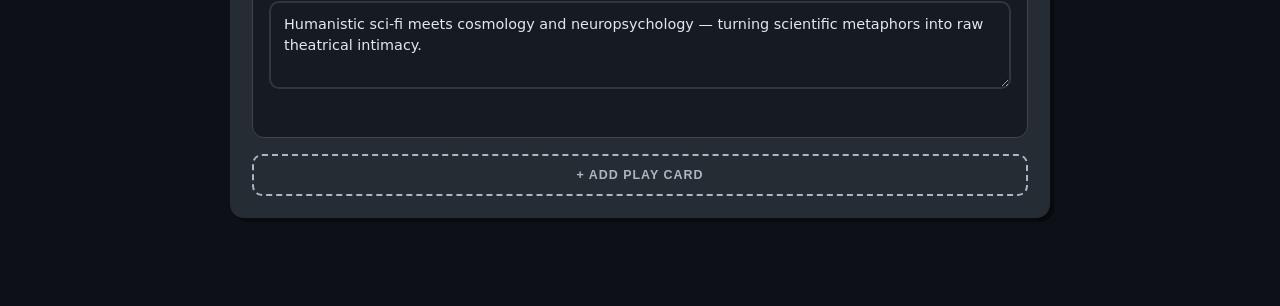
==== commit 3add4666: "Update site files via Control Panel (3 files)" ====
--- a/admin.html
+++ b/admin.html
@@ -8,7 +8,7 @@
   <meta name="referrer" content="no-referrer">
   <meta http-equiv="Content-Security-Policy" content="default-src 'self'; script-src 'self'; style-src 'self'; img-src 'self' https: data: blob:; connect-src 'self' https://api.github.com; base-uri 'self'; object-src 'none'; form-action 'none';">
   <title>Control Panel — NEBULA / Туманность</title>
-  <link rel="stylesheet" href="css/admin.css?v=1795536138001">
+  <link rel="stylesheet" href="css/admin.css?v=1795536432835">
 <script src="/_aistudio-iframe.js?v=29045eb3"></script></head>
 <body>
   <div id="status" class="status-msg" role="status" aria-live="polite"></div>
@@ -93,6 +93,6 @@
     </div>
   </dialog>
 
-  <script src="js/admin.js?v=1795536138001" defer></script>
+  <script src="js/admin.js?v=1795536432835" defer></script>
 </body>
 </html>
